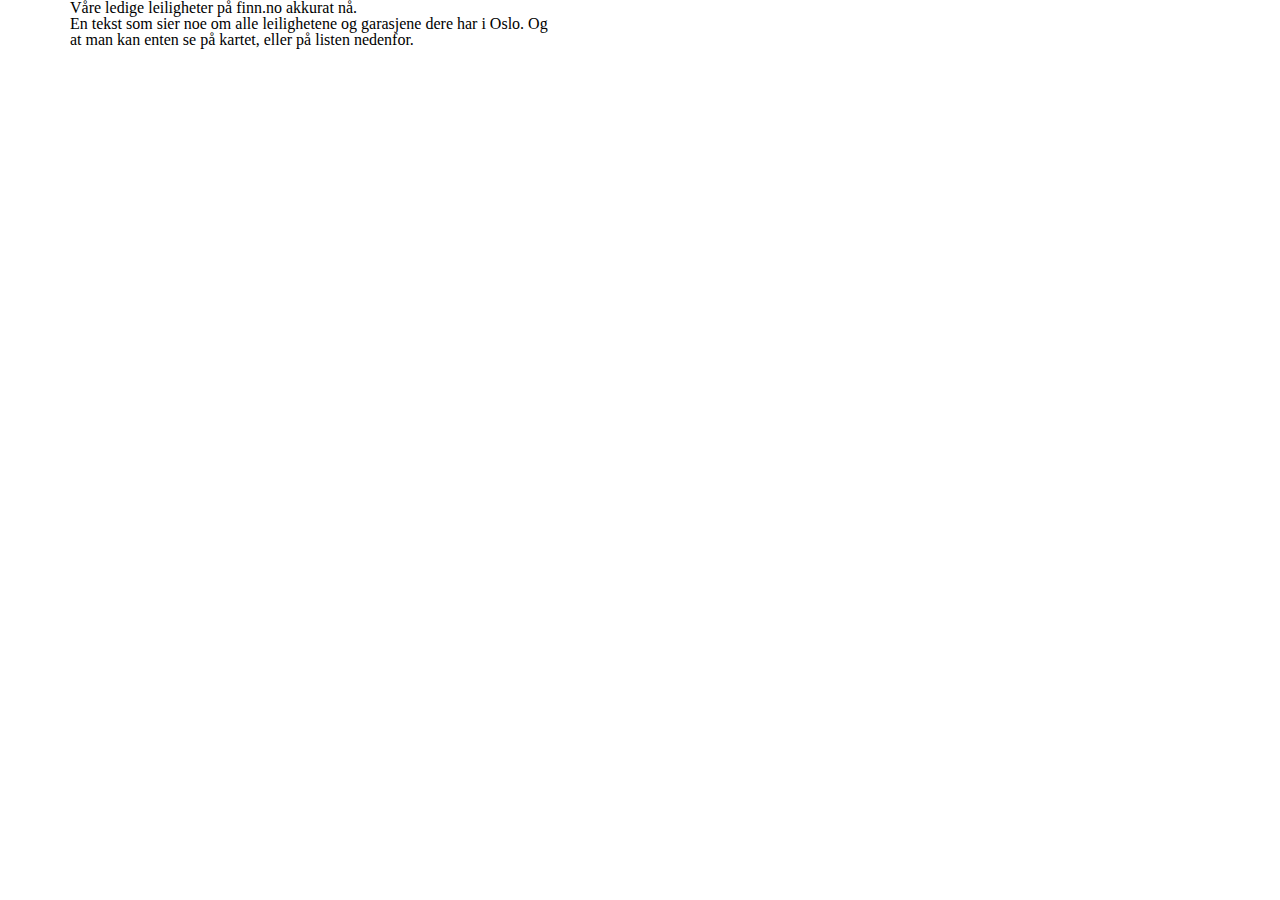
==== project_setup_web/page-3.html @ 88a7da31 "created the third page, add its title and decription and added style" ====
<!DOCTYPE html>
<html>
  <head>
    <meta charset="utf-8" />
    <meta http-equiv="X-UA-Compatible" content="IE=edge" />
    <meta
      name="viewport"
      content="width=device-width, initial-scale=1.0, maximum-scale=1.0, user-scalable=0"
    />
    <title>Project Name</title>
    <link rel="stylesheet" href="src/css/reset.css" />
    <link rel="stylesheet" href="src/css/grid.css" />
    <link rel="stylesheet" href="src/css/style.css" />
  </head>

  <body>
    <!-- BEGIN HEADER -->
    <header id="header" class="main_header">
      <div class="headerWrap"></div>
    </header>
    <!-- END HEADER -->
    <!-- BEGIN MAIN -->
    <main id="main" class="main_content">
      <div class="mainWrap">
        <div class="container">
            <h3 class="container__title">Våre ledige leiligheter på finn.no akkurat nå.</h3>
            <p class="container__description">En tekst som sier noe om alle leilighetene og garasjene dere har i Oslo. Og <br> at man kan enten se på kartet, eller på listen nedenfor.</p>
          </div>
      </div>
    </main>
    <!-- END MAIN -->
    <!-- BEGIN FOOTER -->
    <footer id="footer" class="main_footer">
      <div class="footerWrap"></div>
    </footer>
    <!-- END FOOTER -->
    <!-- SCRIPTS -->
    <script src="src/js/main.js" type="text/javascript"></script>
  </body>
</html>
---- project_setup_web/src/css/grid.css ----
.container {
  width: 100%;
  max-width: 1170px;
  margin: 0 auto;
  padding: 0 15px;
}
.row {
  margin-left: -15px;
  margin-right: -15px;
}
.column-1,
.column-2,
.column-3,
.column-4,
.column-5,
.column-6,
.column-7,
.column-8,
.column-9,
.column-10,
.column-11,
.column-12 {
  float: left;
  padding: 0 15px;
  min-height: 1px;
}
.column-1 {
  width: 8.33333%;
}
.column-2 {
  width: 16.66667%;
}
.column-3 {
  width: 25%;
}
.column-4 {
  width: 33.33333%;
}
.column-5 {
  width: 41.66667%;
}
.column-6 {
  width: 50%;
}
.column-7 {
  width: 58.33333%;
}
.column-8 {
  width: 66.66667%;
}
.column-9 {
  width: 75%;
}
.column-10 {
  width: 83.33333%;
}
.column-11 {
  width: 91.66667%;
}
.column-12 {
  width: 100%;
}
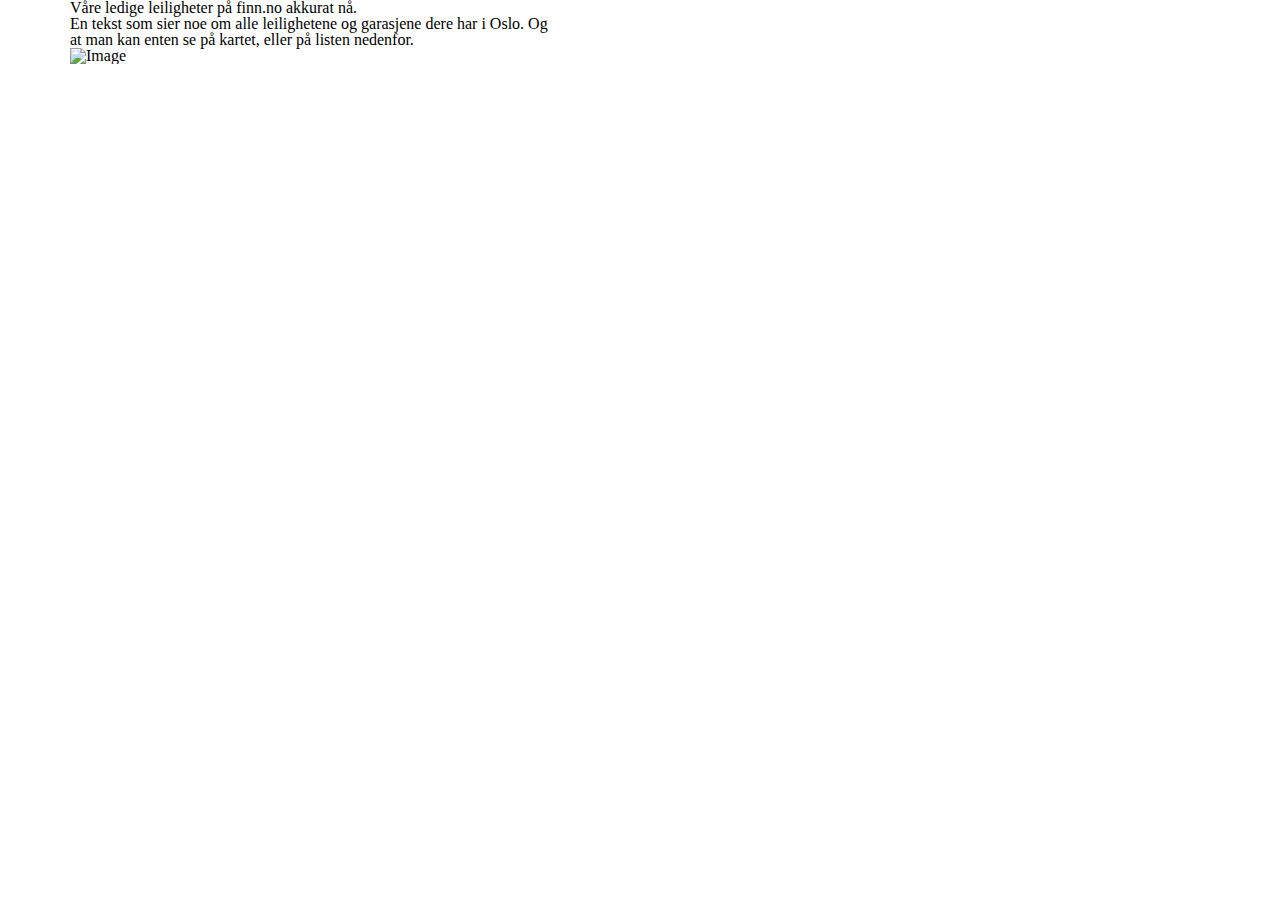
==== commit 3a5a6aca: "Added content image and style" ====
--- a/project_setup_web/page-3.html
+++ b/project_setup_web/page-3.html
@@ -25,7 +25,11 @@
         <div class="container">
             <h3 class="container__title">Våre ledige leiligheter på finn.no akkurat nå.</h3>
             <p class="container__description">En tekst som sier noe om alle leilighetene og garasjene dere har i Oslo. Og <br> at man kan enten se på kartet, eller på listen nedenfor.</p>
-          </div>
+            <div class="container__content">
+              <div class="container__content img">
+                <img src="src/images/Image 1.jpg" alt="Image">
+              </div>
+            </div>
       </div>
     </main>
     <!-- END MAIN -->
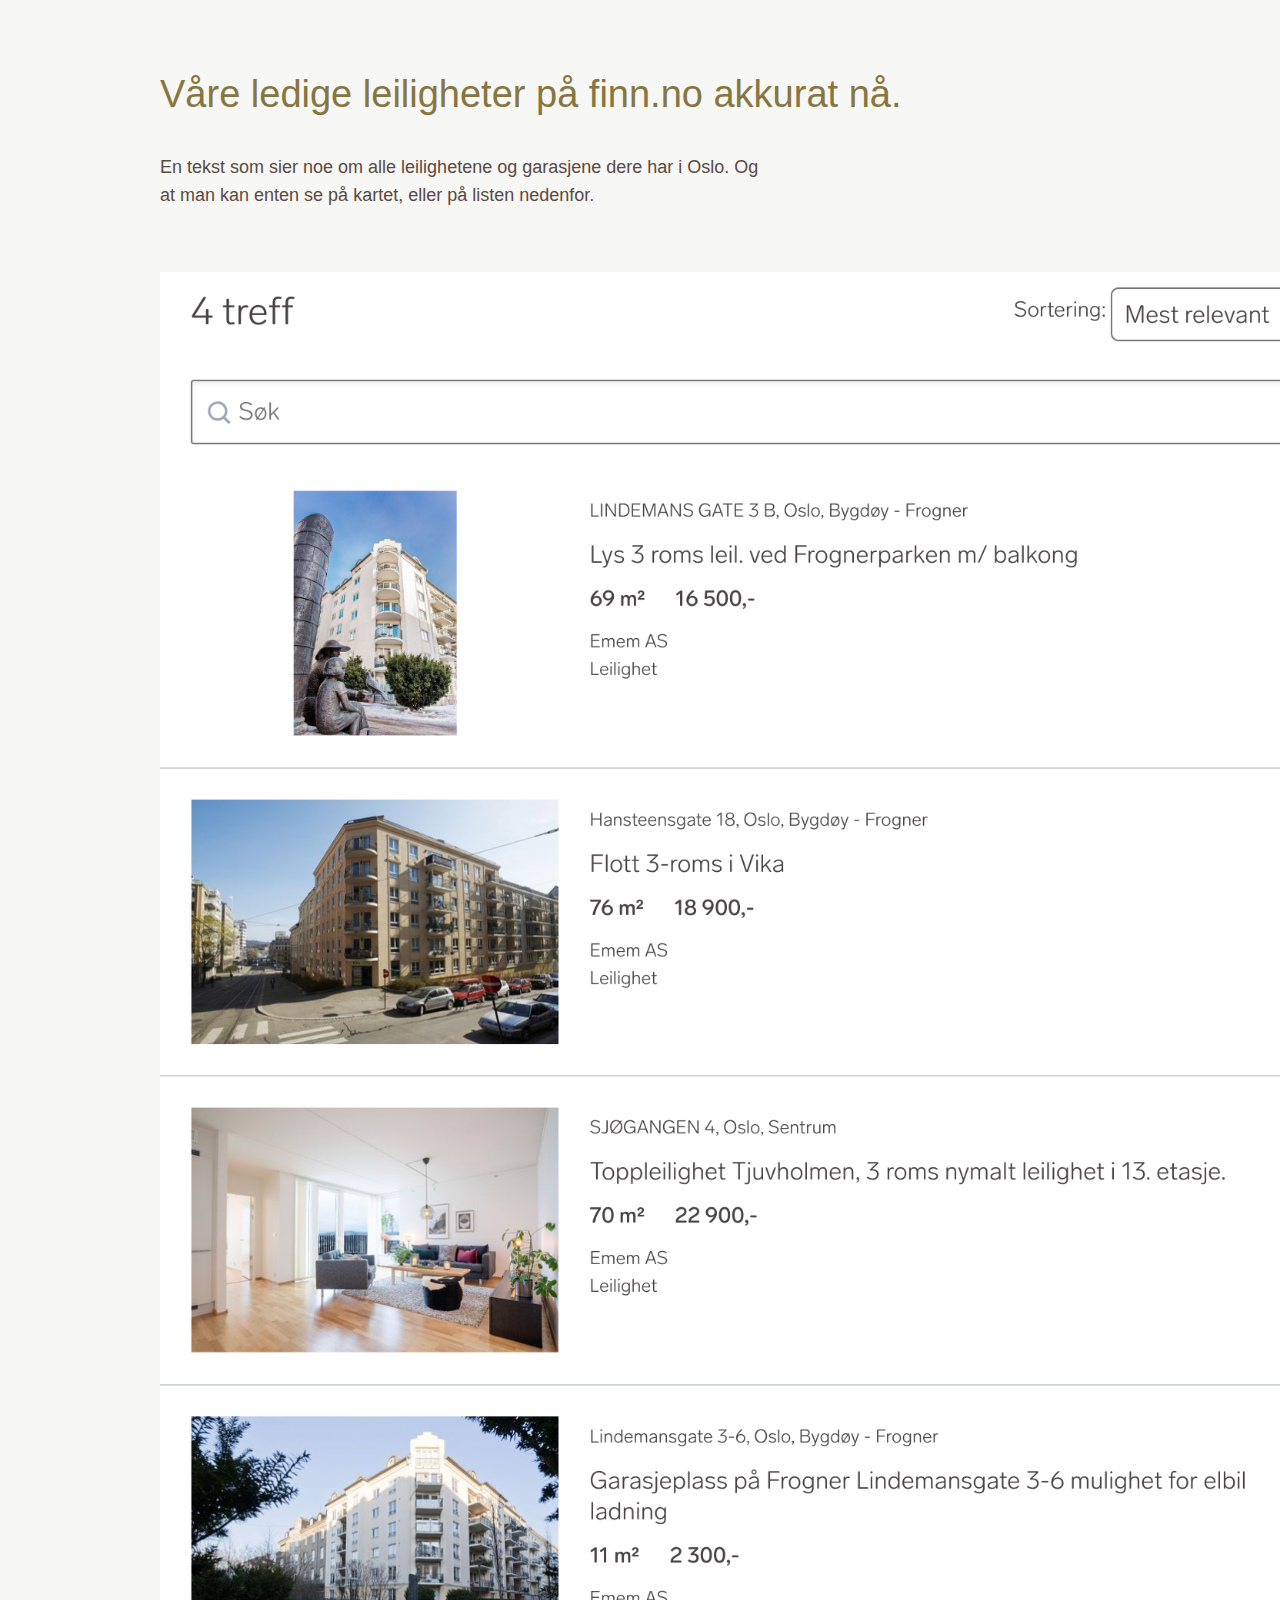
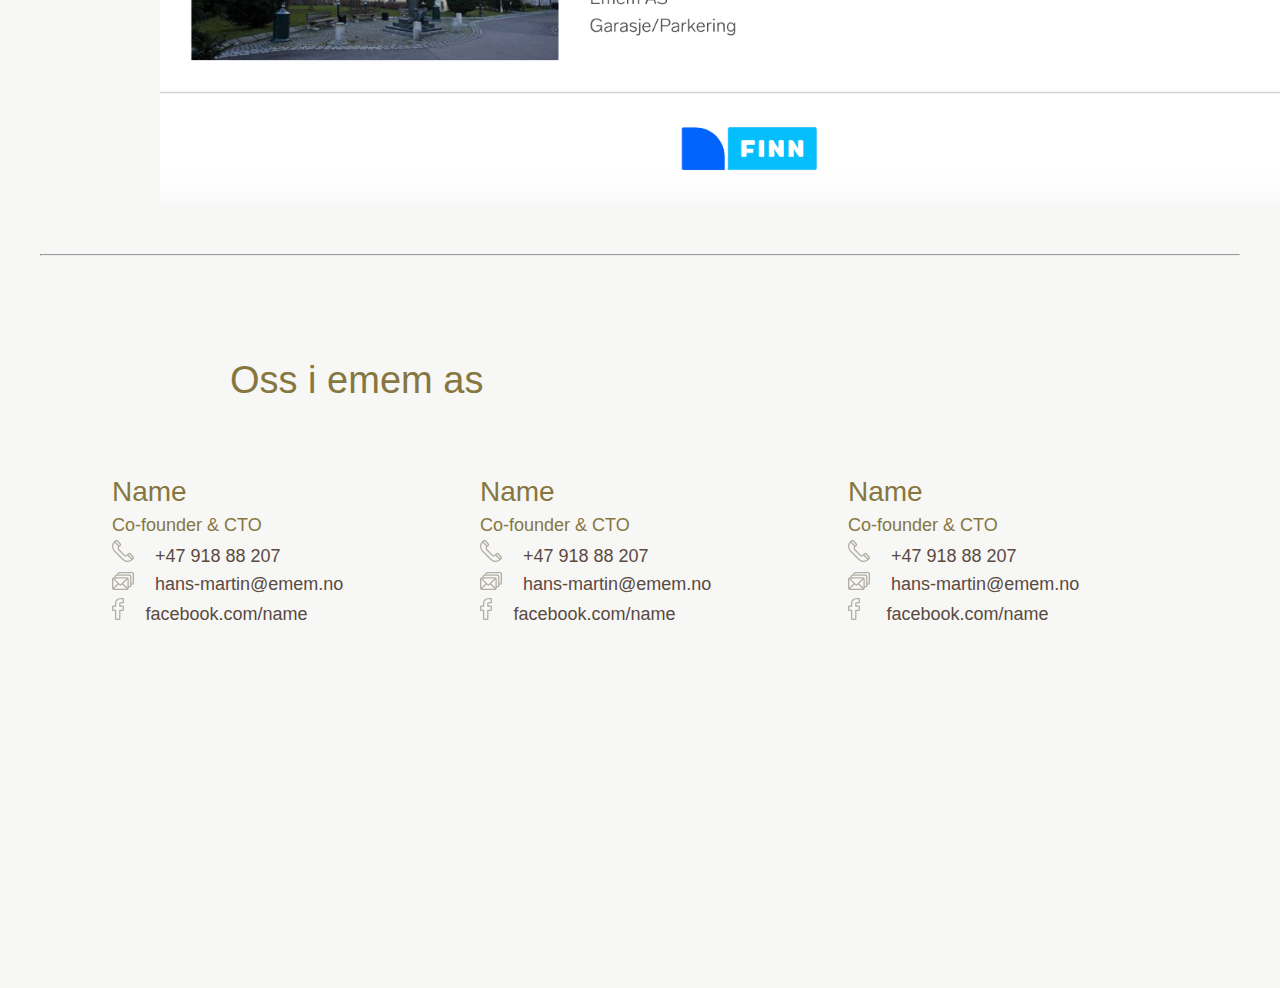
==== commit f3bddc27: "Added boxes and style" ====
--- a/project_setup_web/page-3.html
+++ b/project_setup_web/page-3.html
@@ -23,13 +23,117 @@
     <main id="main" class="main_content">
       <div class="mainWrap">
         <div class="container">
-            <h3 class="container__title">Våre ledige leiligheter på finn.no akkurat nå.</h3>
-            <p class="container__description">En tekst som sier noe om alle leilighetene og garasjene dere har i Oslo. Og <br> at man kan enten se på kartet, eller på listen nedenfor.</p>
-            <div class="container__content">
-              <div class="container__content img">
-                <img src="src/images/Image 1.jpg" alt="Image">
+          <h3 class="container__title">
+            Våre ledige leiligheter på finn.no akkurat nå.
+          </h3>
+          <p class="container__description">
+            En tekst som sier noe om alle leilighetene og garasjene dere har i
+            Oslo. Og <br />
+            at man kan enten se på kartet, eller på listen nedenfor.
+          </p>
+          <div class="container__content">
+            <div class="container__content img">
+              <img src="src/images/Image 1.svg" alt="Image" />
+            </div>
+          </div>
+          <hr />
+          <section class="block_section info_section">
+            <div class="section_container">
+              <div class="info_wrapper">
+                <div class="info_title"><h2>Oss i emem as</h2></div>
+                <div class="boxes_info">
+                  <div class="info">
+                    <div class="info__thumb">
+                      <img src="src/images/info.png" alt="" />
+                    </div>
+                    <div class="info__content">
+                      <h3>Name</h3>
+                      <span>Co-founder & CTO</span>
+                      <ul class="info_item">
+                        <li class="info_list">
+                          <img src="src/images/telephone.svg" /><a href="#"
+                            >+47 918 88 207</a
+                          >
+                        </li>
+                        <li class="info_list">
+                          <img src="src/images/email.svg" /><a
+                            href="https://mail.google.com/"
+                            >hans-martin@emem.no</a
+                          >
+                        </li>
+                        <li class="info_list">
+                          <img src="src/images/facebook.svg" /><a
+                            href="https://www.facebook.com/"
+                            >facebook.com/name</a
+                          >
+                        </li>
+                      </ul>
+                    </div>
+                  </div>
+
+                  <div class="info">
+                    <div class="info__thumb">
+                      <img src="src/images/info.png" alt="" />
+                    </div>
+                    <div class="info__content">
+                      <h3>Name</h3>
+                      <span>Co-founder & CTO</span>
+                      <ul class="info_item">
+                        <li class="info_list">
+                          <img src="src/images/telephone.svg" /><a href="#"
+                            >+47 918 88 207</a
+                          >
+                        </li>
+                        <li class="info_list">
+                          <img src="src/images/email.svg" /><a
+                            href="https://mail.google.com/"
+                            >hans-martin@emem.no</a
+                          >
+                        </li>
+                        <li class="info_list">
+                          <img src="src/images/facebook.svg" /><a
+                            href="https://www.facebook.com/"
+                            >facebook.com/name</a
+                          >
+                        </li>
+                      </ul>
+                    </div>
+                  </div>
+
+                  <div class="info">
+                    <div class="info__thumb">
+                      <img src="src/images/info.png" alt="" />
+                    </div>
+                    <div class="info__content">
+                      <h3>Name</h3>
+                      <span>Co-founder & CTO</span>
+                      <ul class="info_item">
+                        <li class="info_list">
+                          <img src="src/images/telephone.svg" /><a href="#"
+                            >+47 918 88 207</a
+                          >
+                        </li>
+                        <li class="info_list">
+                          <img src="src/images/email.svg" /><a
+                            href="https://mail.google.com/"
+                            >hans-martin@emem.no</a
+                          >
+                        </li>
+                        <li class="info_list">
+                          <img src="src/images/facebook.svg" /><a
+                            href="https://www.facebook.com/"
+                          >
+                            facebook.com/name</a
+                          >
+                        </li>
+                      </ul>
+                    </div>
+                  </div>
+                </div>
               </div>
             </div>
+          </section>
+        </div>
       </div>
     </main>
     <!-- END MAIN -->
@@ -41,4 +145,4 @@
     <!-- SCRIPTS -->
     <script src="src/js/main.js" type="text/javascript"></script>
   </body>
-</html>+</html>
--- a/project_setup_web/src/css/style.css
+++ b/project_setup_web/src/css/style.css
@@ -0,0 +1,96 @@
+body,
+input,
+textarea,
+select,
+option {
+  font-family: "DIN Alternate", "Unna", sans-serif;
+  font-size: 14px;
+  color: #86763f;
+}
+
+.container {
+  max-width: 1760px;
+  height: 2588px;
+  width: 100%;
+  background-color: rgba(178, 173, 162, 0.1);
+}
+
+.container__content {
+  width: 1200px;
+  height: 1532.31px;
+}
+
+.container__title {
+  font-family: "Unna", sans-serif;
+  font-size: 38px;
+  color: #86763f;
+  padding-top: 75px;
+  padding-left: 145px;
+}
+
+.container__description {
+  font-family: "DIN Alternate", sans-serif;
+  font-size: 18px;
+  line-height: 28px;
+  color: #5a4a41;
+  padding-top: 40px;
+  padding-left: 145px;
+}
+
+.container__content img {
+  width: 1200px;
+  height: 1532.31px;
+  margin: 63px 0 0 145px;
+}
+
+hr {
+  width: 1200px;
+  height: 1px;
+  margin-top: 112.7px;
+  margin-bottom: 105px;
+  background-color: rgba(178, 173, 162, 0.5);
+}
+
+.boxes_info {
+  display: flex;
+  justify-content: center;
+  margin-top: 40px;
+}
+
+.info {
+  width: 368px;
+  height: 200px;
+  padding: 0 24px;
+}
+
+.info_title h2 {
+  font-family: "Unna" sans-serif;
+  font-size: 38px;
+  color: #86763f;
+  margin-left: 215px;
+}
+
+.info__content h3 {
+  font-family: "Unna" sans-serif;
+  font-size: 28px;
+  color: #86763f;
+  line-height: 37px;
+  padding-top: 20px;
+}
+
+.info__content span {
+  font-family: "Unna" sans-serif;
+  font-size: 18px;
+  color: #86763f;
+  line-height: 30px;
+}
+
+.info_list li,
+a {
+  font-family: "Unna" sans-serif;
+  text-decoration: none;
+  font-size: 18px;
+  color: #5a4a41;
+  padding-left: 21px;
+  line-height: 28px;
+}
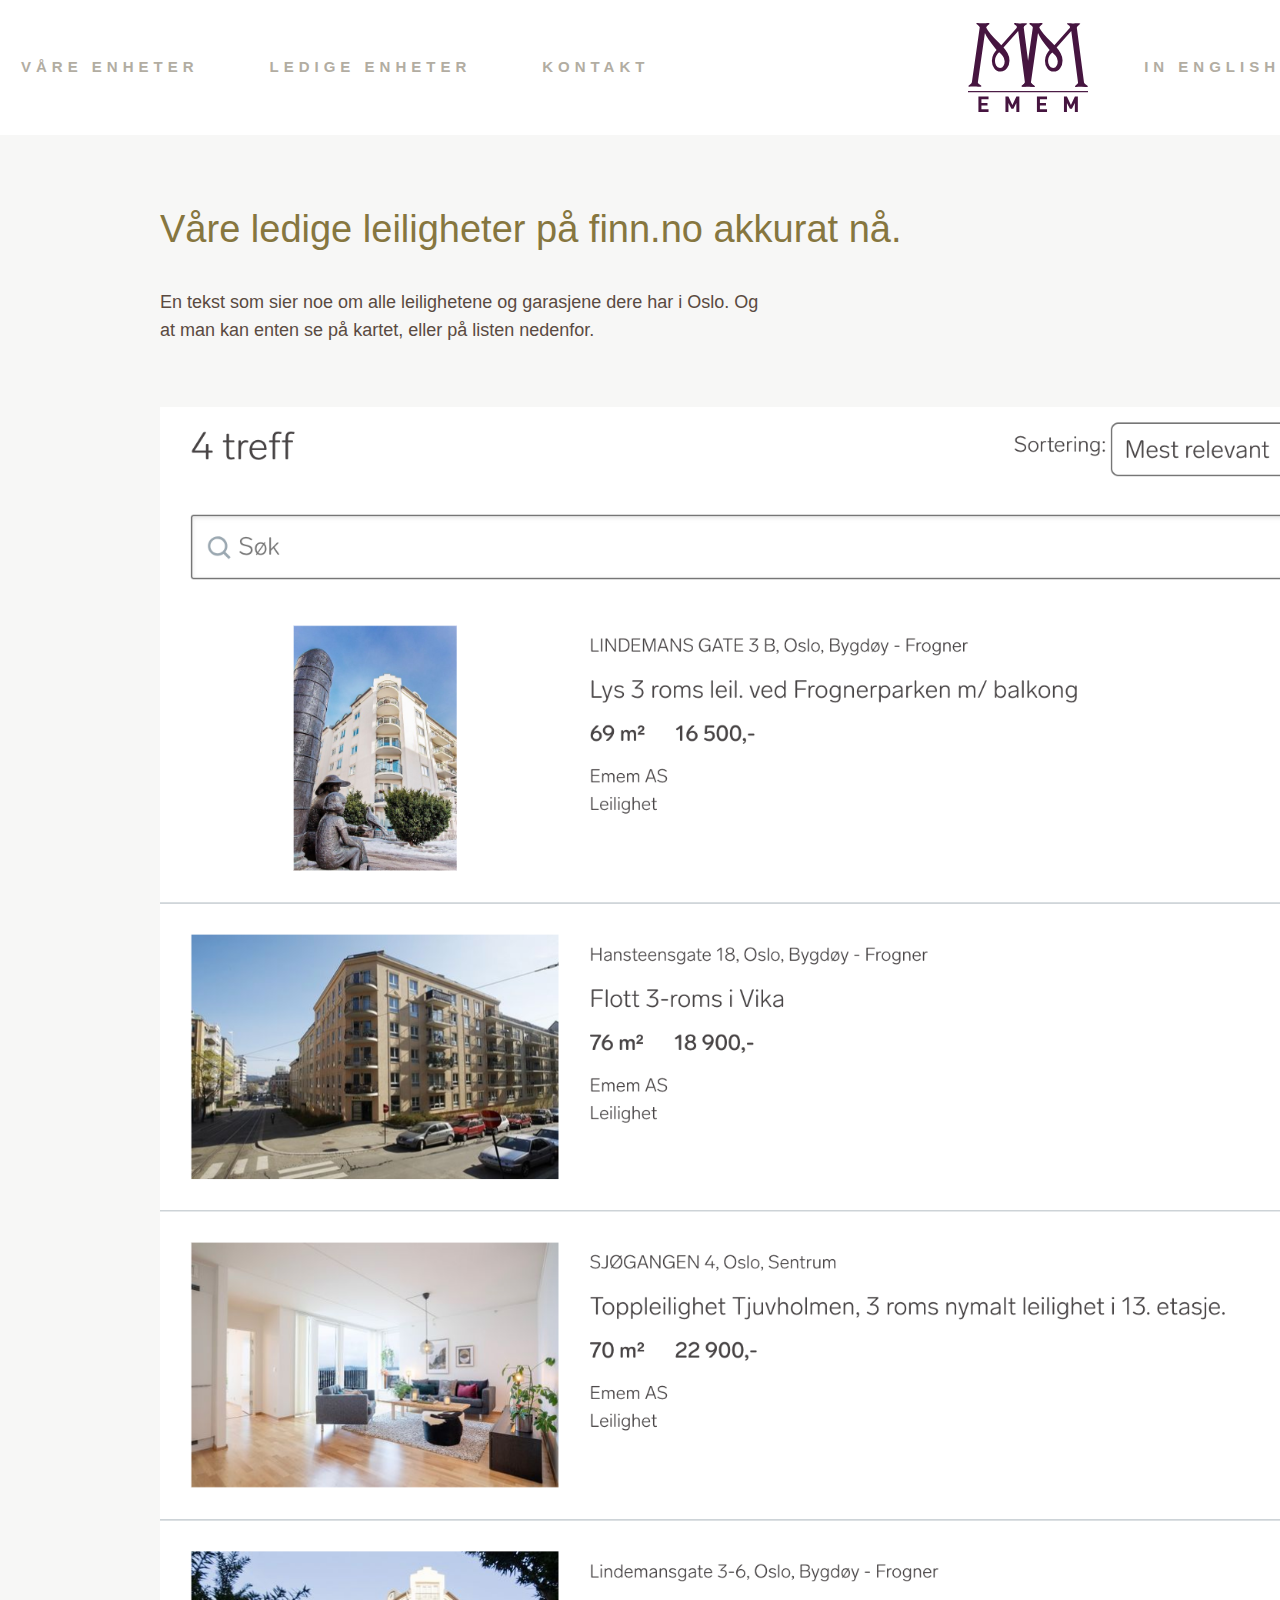
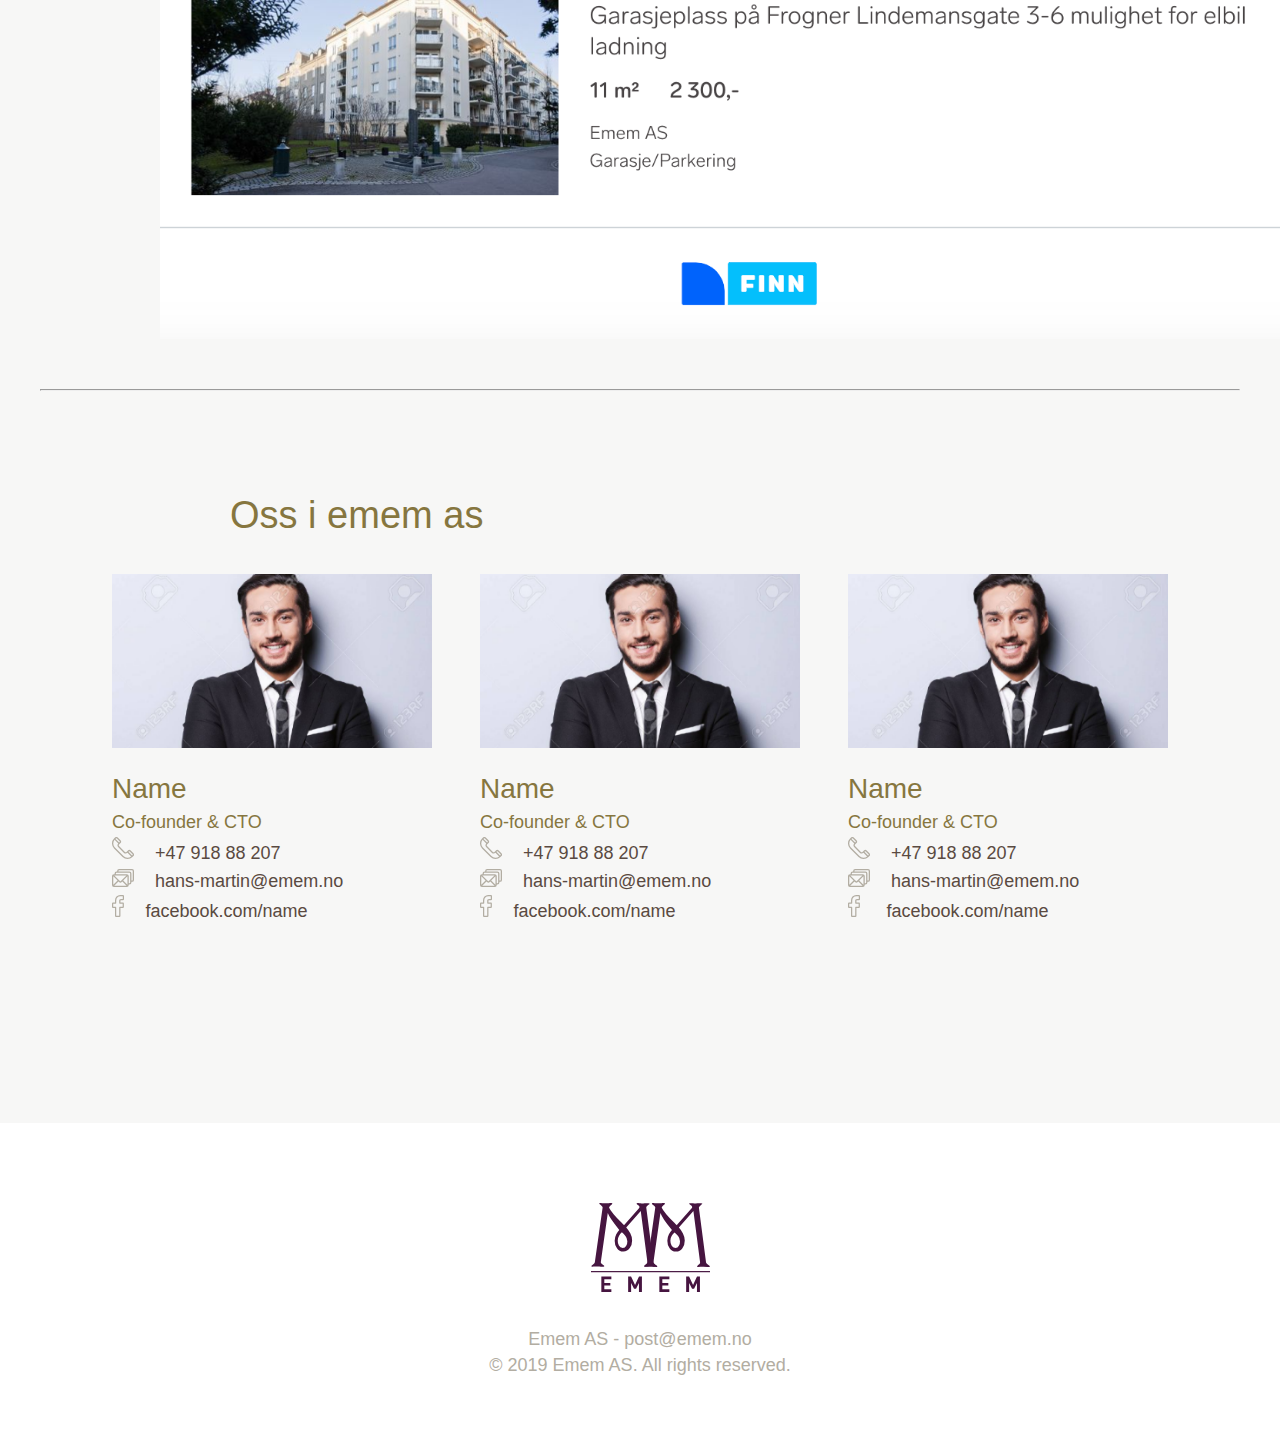
==== commit 1d843c2d: "Added Header/Footer sections and style" ====
--- a/project_setup_web/page-3.html
+++ b/project_setup_web/page-3.html
@@ -16,7 +16,29 @@
   <body>
     <!-- BEGIN HEADER -->
     <header id="header" class="main_header">
-      <div class="headerWrap"></div>
+      <div class="headerWrap">
+        <div class="top_header">
+          <div class="header_container">
+            <nav class="header_nav">
+              <ul class="nav_list">
+                <li class="nav__item"><a href="index.html">VÅRE ENHETER</a></li>
+                <li class="nav__item">
+                  <a href="about.html">LEDIGE ENHETER</a>
+                </li>
+                <li class="nav__item"><a href="kontakt.html">KONTAKT</a></li>
+                <div class="logo">
+                  <a href="index.html"
+                    ><img src="src/images/logo.svg" alt="logo"
+                  /></a>
+                </div>
+              </ul>
+              <ul class="nav_list">
+                <li class="nav__item"><a href="english.html">IN ENGLISH</a></li>
+              </ul>
+            </nav>
+          </div>
+        </div>
+      </div>
     </header>
     <!-- END HEADER -->
     <!-- BEGIN MAIN -->
@@ -139,7 +161,19 @@
     <!-- END MAIN -->
     <!-- BEGIN FOOTER -->
     <footer id="footer" class="main_footer">
-      <div class="footerWrap"></div>
+      <div class="footerWrap">
+        <div class="footer_container">
+          <div class="footer_content">
+            <div class="footer__logo">
+              <a href="index.html"
+                ><img src="src/images/logo.svg" alt="logo"
+              /></a>
+            </div>
+            <h5>Emem AS - post@emem.no</h5>
+            <h5>© 2019 Emem AS. All rights reserved.</h5>
+          </div>
+        </div>
+      </div>
     </footer>
     <!-- END FOOTER -->
     <!-- SCRIPTS -->
--- a/project_setup_web/src/css/style.css
+++ b/project_setup_web/src/css/style.css
@@ -6,6 +6,59 @@
   font-family: "DIN Alternate", "Unna", sans-serif;
   font-size: 14px;
   color: #86763f;
+}
+
+.header_container,
+.footer_container {
+  margin: 0 auto;
+  max-width: 1760px;
+  width: 100%;
+}
+.container {
+  margin: 0 auto;
+  max-width: 1760px;
+  width: 100%;
+  background-color: rgba(178, 173, 162, 0.1);
+}
+header {
+  background-color: #ffffff;
+  height: 135px;
+}
+
+.header_nav {
+  display: flex;
+  justify-content: space-between;
+}
+.logo {
+  padding-top: 23.2px;
+  margin-left: 297.5px;
+}
+.nav_list {
+  display: flex;
+}
+.nav__item {
+  padding-top: 60px;
+}
+.nav__item a {
+  font-size: 15px;
+  font-weight: bold;
+  color: #b2ada2;
+  line-height: 12px;
+  text-decoration: none;
+  letter-spacing: 5px;
+}
+.nav__item:nth-child(2),
+.nav__item:nth-child(3) {
+  margin-left: 50px;
+}
+.nav__item a:hover {
+  color: #461540;
+  border-top: 1px solid;
+  transition-duration: 0.5s;
+}
+.nav__item a:active {
+  color: #461540;
+  border-top: 2px solid;
 }
 
 .container {
@@ -94,3 +147,21 @@
   padding-left: 21px;
   line-height: 28px;
 }
+
+footer {
+  height: 316px;
+}
+
+.footer_content {
+  margin-top: 80px;
+  text-align: center;
+}
+.footer__logo {
+  margin-bottom: 30.4px;
+}
+.footer_content h5 {
+  margin-bottom: 8px;
+  font-size: 18px;
+  font-weight: normal;
+  color: #b2ada2;
+}
